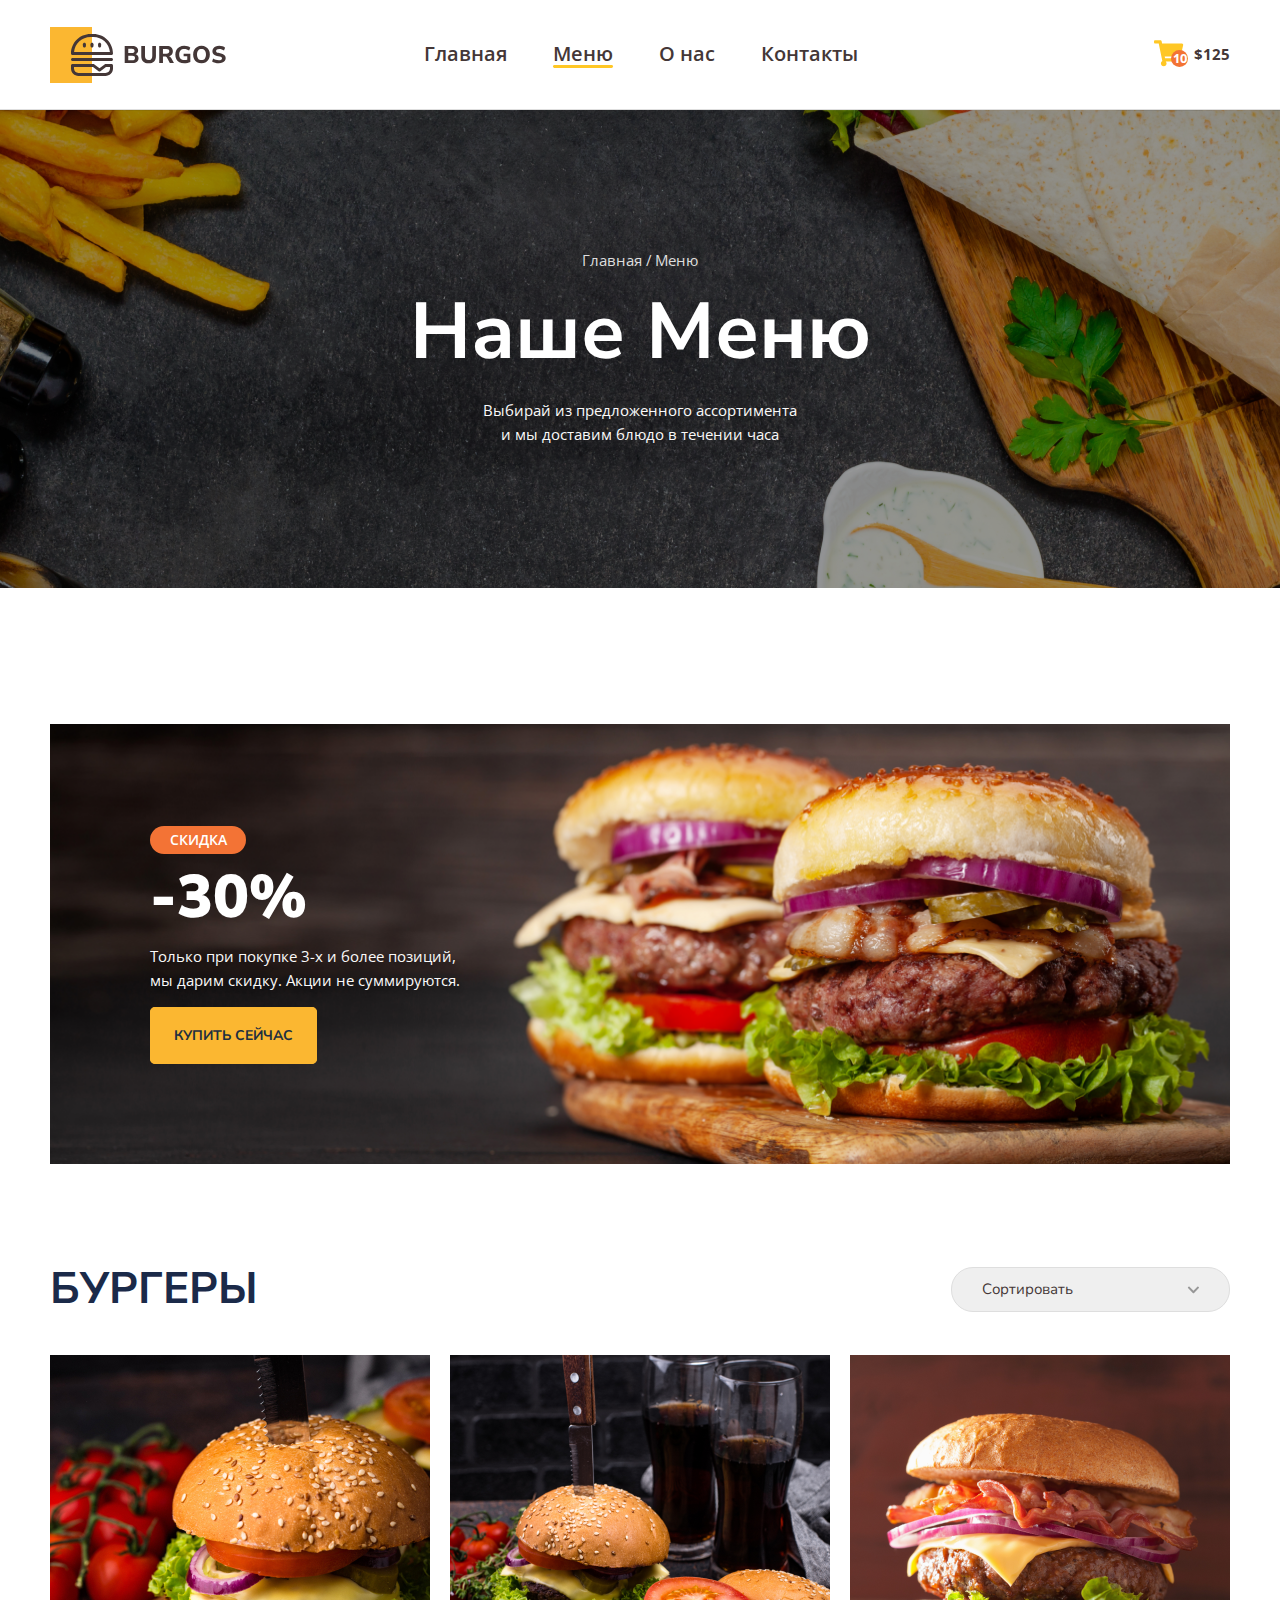
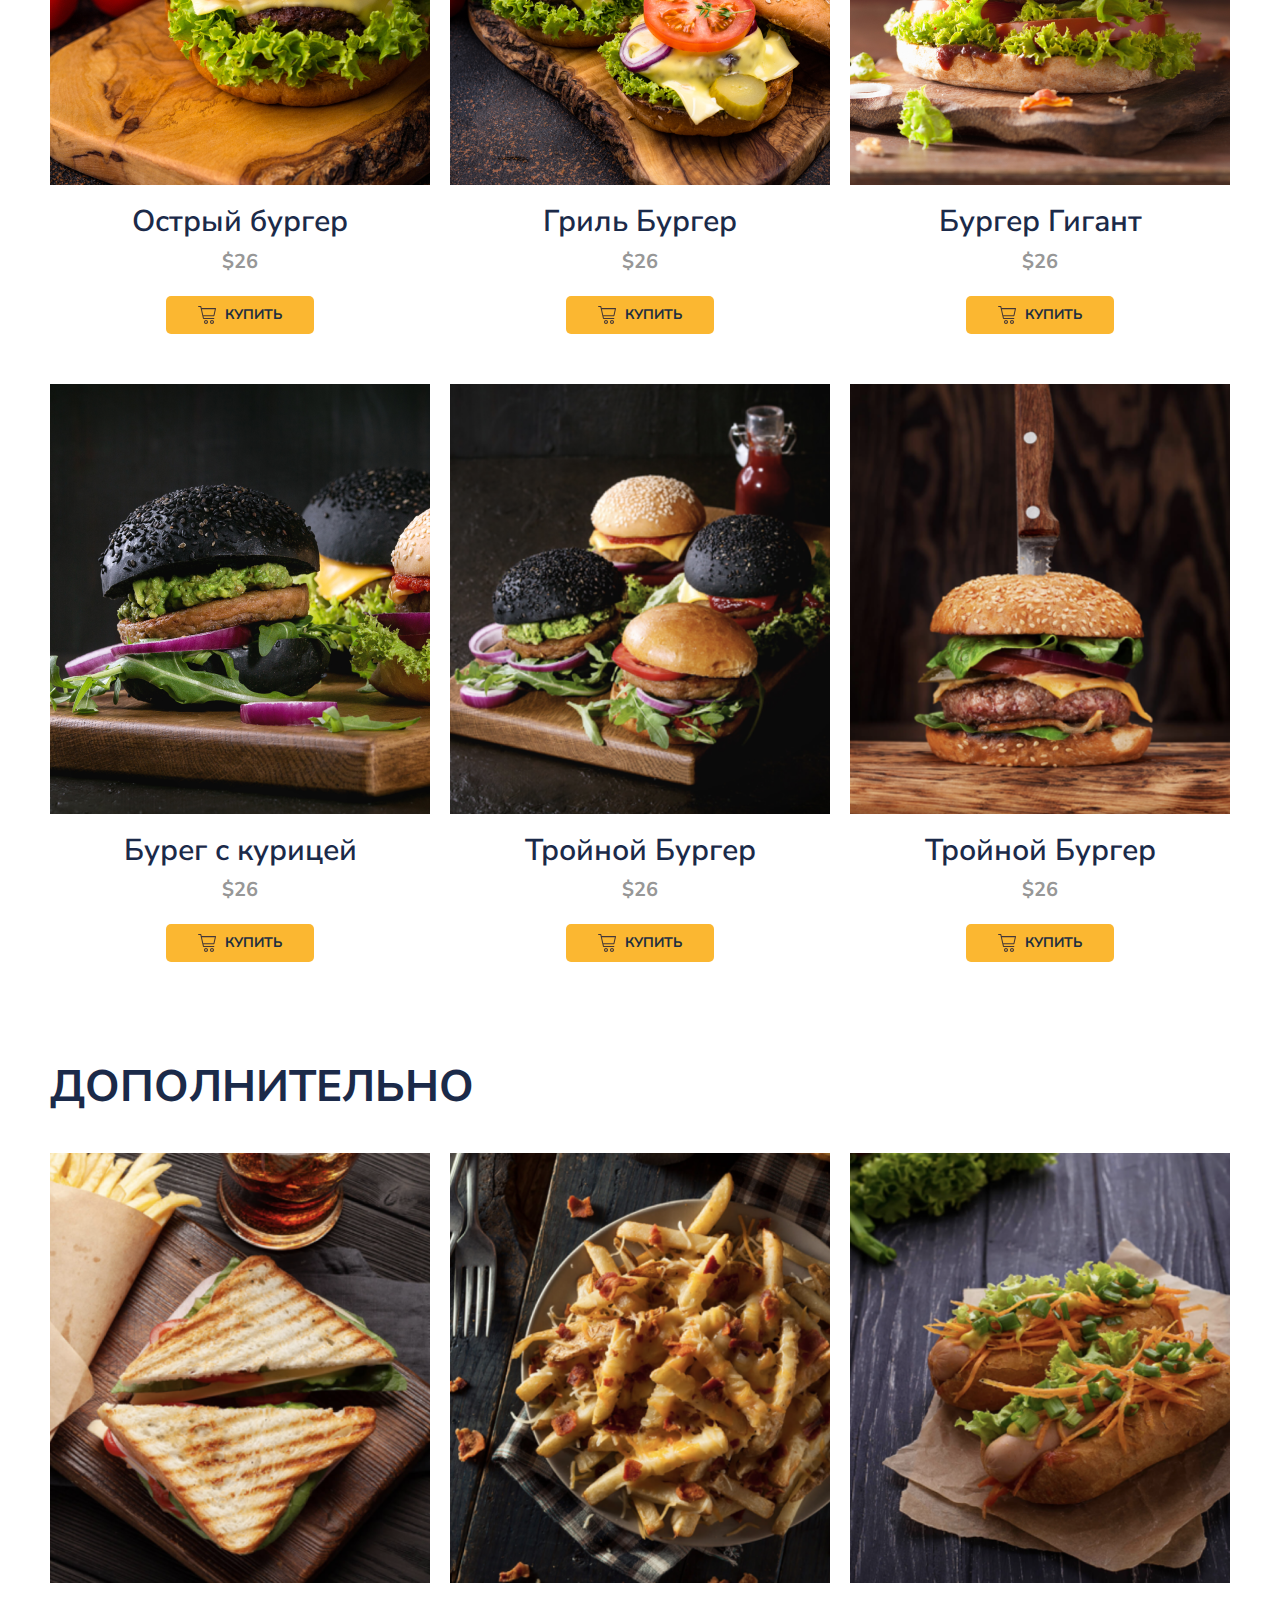
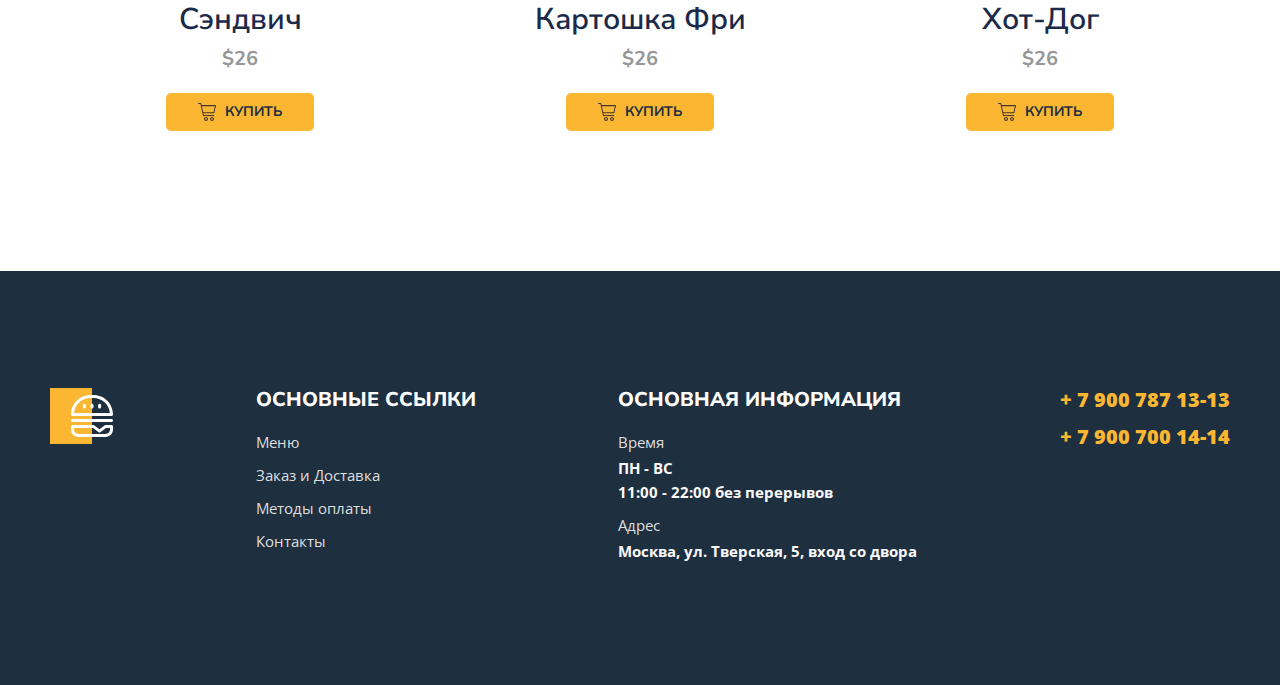
==== menu.html @ 33deb41c "menu пересобрали" ====
<!DOCTYPE html>
<html lang="ru">
  <head>
    <meta charset="UTF-8" />
    <meta http-equiv="X-UA-Compatible" content="IE=edge" />
    <meta name="viewport" content="width=device-width, initial-scale=1.0" />
    <link rel="stylesheet" href="css/normalize.css" />
    <link rel="stylesheet" href="css/main.css" />
    <link rel="preconnect" href="https://fonts.googleapis.com" />
    <link rel="preconnect" href="https://fonts.gstatic.com" crossorigin />
    <link
      href="https://fonts.googleapis.com/css2?family=Nunito+Sans:wght@600;700;800;900&family=Open+Sans:wght@400;600;700&display=swap"
      rel="stylesheet"
    />
    <title>Burger</title>
  </head>
  <body>
    <header>
      <div class="container">
        <div class="header">
          <div class="header-item">
            <a href="index.html" class="header-logo"></a>
            <nav>
              <ul class="header-nav">
                <li><a href="index.html">Главная</a></li>
                <li><a class="active" href="#">Меню</a></li>
                <li><a href="#">О нас</a></li>
                <li><a href="#">Контакты</a></li>
              </ul>
            </nav>
          </div>
          <button class="button" type="button">
            <span class="button-item">
              <img src="img/shopping-cart.svg" alt="Корзина" srcset="" />
              <span class="button-count">10</span>
            </span>
            <span class="button-text">$125</span>
          </button>
        </div>
      </div>
    </header>
    <div class="bg">
      <div class="container">
        <ul class="breadcrumbs">
          <li><a href="index.html">Главная</a></li>
          <li><a href="">Меню</a></li>
        </ul>
        <h1 class="title">Наше Меню</h1>
        <p class="description">
          Выбирай из предложенного ассортимента и мы доставим блюдо в течении
          часа
        </p>
      </div>
    </div>
    <main>
      <div class="banner">
        <div class="container">
          <div class="banner-box">
            <h2 class="banner-title"><span>скидка</span>-30%</h2>
            <p class="banner-text">
              Только при покупке 3-х и более позиций, мы&nbsp;дарим скидку.
              Акции не суммируются.
            </p>
            <a href="#menuBurger" class="banner-button">купить сейчас</a>
          </div>
        </div>
      </div>
      <section class="menu" id="menuBurger">
        <div class="container">
          <div class="menu-header">
            <h2 class="menu-title">БУРГЕРЫ</h2>
            <select class="menu-select">
              <option value="">Сортировать</option>
              <option value="">По возрастанию</option>
              <option value="">По убыванию</option>
            </select>
          </div>
          <div class="menu-grid">
            <div class="menu-grid-item">
              <div class="menu-grid-cover">
                <img src="img/img-burger_1.jpg" alt="Острый бургер" />
              </div>
              <div class="menu-grid-title">Острый бургер</div>
              <div class="menu-grid-price">$26</div>
              <button class="menu-grid-btn" type="button">
                <span class="menu-grid-icon"></span>
                <span class="menu-grid-text">купить</span>
              </button>
            </div>
            <div class="menu-grid-item">
              <div class="menu-grid-cover">
                <img src="img/img-burger_2.jpg" alt="Гриль Бургер" />
              </div>
              <div class="menu-grid-title">Гриль Бургер</div>
              <div class="menu-grid-price">$26</div>
              <button class="menu-grid-btn" type="button">
                <span class="menu-grid-icon"></span>
                <span class="menu-grid-text">купить</span>
              </button>
            </div>
            <div class="menu-grid-item">
              <div class="menu-grid-cover">
                <img src="img/img-burger_3.jpg" alt="Бургер Гигант" />
              </div>
              <div class="menu-grid-title">Бургер Гигант</div>
              <div class="menu-grid-price">$26</div>
              <button class="menu-grid-btn" type="button">
                <span class="menu-grid-icon"></span>
                <span class="menu-grid-text">купить</span>
              </button>
            </div>
            <div class="menu-grid-item">
              <div class="menu-grid-cover">
                <img src="img/img-burger_4.jpg" alt="Бурег с курицей" />
              </div>
              <div class="menu-grid-title">Бурег с курицей</div>
              <div class="menu-grid-price">$26</div>
              <button class="menu-grid-btn" type="button">
                <span class="menu-grid-icon"></span>
                <span class="menu-grid-text">купить</span>
              </button>
            </div>
            <div class="menu-grid-item">
              <div class="menu-grid-cover">
                <img src="img/img-burger_5.jpg" alt="Тройной Бургер" />
              </div>
              <div class="menu-grid-title">Тройной Бургер</div>
              <div class="menu-grid-price">$26</div>
              <button class="menu-grid-btn" type="button">
                <span class="menu-grid-icon"></span>
                <span class="menu-grid-text">купить</span>
              </button>
            </div>
            <div class="menu-grid-item">
              <div class="menu-grid-cover">
                <img src="img/img-burger_6.jpg" alt="Тройной Бургер" />
              </div>
              <div class="menu-grid-title">Тройной Бургер</div>
              <div class="menu-grid-price">$26</div>
              <button class="menu-grid-btn" type="button">
                <span class="menu-grid-icon"></span>
                <span class="menu-grid-text">купить</span>
              </button>
            </div>
          </div>
          <div class="menu-header">
            <h2 class="menu-title">Дополнительно</h2>
          </div>
          <div class="menu-grid">
            <div class="menu-grid-item">
              <div class="menu-grid-cover">
                <img src="img/img-burger_1_other.jpg" alt="Сэндвич" />
              </div>
              <div class="menu-grid-title">Сэндвич</div>
              <div class="menu-grid-price">$26</div>
              <button class="menu-grid-btn" type="button">
                <span class="menu-grid-icon"></span>
                <span class="menu-grid-text">купить</span>
              </button>
            </div>
            <div class="menu-grid-item">
              <div class="menu-grid-cover">
                <img src="img/img-burger_2_other.jpg" alt="Картошка Фри" />
              </div>
              <div class="menu-grid-title">Картошка Фри</div>
              <div class="menu-grid-price">$26</div>
              <button class="menu-grid-btn" type="button">
                <span class="menu-grid-icon"></span>
                <span class="menu-grid-text">купить</span>
              </button>
            </div>
            <div class="menu-grid-item">
              <div class="menu-grid-cover">
                <img src="img/img-burger_3_other.jpg" alt="Хот-Дог" />
              </div>
              <div class="menu-grid-title">Хот-Дог</div>
              <div class="menu-grid-price">$26</div>
              <button class="menu-grid-btn" type="button">
                <span class="menu-grid-icon"></span>
                <span class="menu-grid-text">купить</span>
              </button>
            </div>
          </div>
        </div>
      </section>
    </main>
    <footer class="footer">
      <div class="container">
        <div class="footer-box">
          <div class="footer-item">
            <img class="footer-logo" src="img/logo-footer.svg" alt="Logo" />
          </div>
          <div class="footer-item">
            <h2>основные ссылки</h2>
            <ul class="footer-list">
              <li><a href="menu.html">Меню</a></li>
              <li><a href="#">Заказ и Доставка</a></li>
              <li><a href="#">Методы оплаты</a></li>
              <li><a href="#">Контакты</a></li>
            </ul>
          </div>
          <div class="footer-item">
            <h2>основная информация</h2>
            <ul class="footer-list">
              <li>
                <span>Время</span>
                ПН - ВС <br />
                11:00 - 22:00 без перерывов
              </li>
              <li>
                <span>Адрес</span>
                Москва, ул. Тверская, 5, вход со двора
              </li>
            </ul>
          </div>
          <div class="footer-tel">
            <ul class="footer-list footer-list-tel">
              <li><a href="tel:+79007871313">+ 7 900 787 13-13</a></li>
              <li><a href="tel:+79007001414">+ 7 900 700 14-14</a></li>
            </ul>
          </div>
        </div>
      </div>
    </footer>
  </body>
</html>
---- css/main.css ----
body {
  font-family: "Nunito Sans", sans-serif;
  /*  */
}

.container {
  max-width: 1180px;
  margin: 0 auto;
  padding-left: 15px;
  padding-right: 15px;
}

header {
  border-bottom: 1px solid #dedede;
}

.header {
  font-family: "Open Sans", sans-serif;
  display: flex;
  align-items: center;
  justify-content: space-between;
  padding-top: 26px;
  padding-bottom: 25px;
}
.header-logo {
  display: block;
  background-image: url(../img/logo.svg);
  width: 176px;
  height: 56px;
  background-repeat: no-repeat;
  background-size: cover;
}

.header-item {
  display: flex;
  align-items: center;
  justify-content: space-between;
  flex-basis: 68.5%;
}

.header-nav {
  display: flex;
  list-style-type: none;
  padding-left: 0;
  gap: 46px;
  margin-left: -100px;
}

.header-nav a {
  font-weight: 600;
  font-size: 20px;
  color: #443737;
  text-decoration: none;
}

.header-nav a:hover {
  color: #ffc725;
}

.header-nav a::after {
  content: "";
  width: 100%;
  height: 3px;
  border-radius: 1.4px;
  background: transparent;
  display: block;
}

.header-nav a.active::after {
  background: #ffc725;
}

.button {
  display: flex;
  align-items: center;
  background-color: transparent;
  border: none;
  padding: 0;
  gap: 10px;
  cursor: pointer;
}

.button-item {
  position: relative;
}

.button-count {
  font-weight: 700;
  font-size: 13px;
  color: #fff;
  background: #f37335;
  border-radius: 100%;
  position: absolute;
  width: 17px;
  height: 17px;
  text-align: center;
  line-height: 1.3;
  bottom: 3px;
  right: -4px;
}

.button-text {
  color: #443737;
  font-weight: 700;
  font-size: 15px;
}

.bg {
  color: #fff;
  text-align: center;
  background-image: url(../img/bg.png);
  background-position: center center;
  background-size: cover;
  padding: 142px 0;
  margin-bottom: 136px;
}

.breadcrumbs {
  padding-left: 0;
  margin-top: 0;
  list-style-type: none;
  display: flex;
  justify-content: center;
  gap: 7px;
}

.breadcrumbs a {
  color: #dedede;
  font-size: 15px;
  font-family: "Open Sans", sans-serif;
  text-decoration: none;
}

.breadcrumbs a:hover {
  color: #ffc725;
}

.breadcrumbs a:hover::before {
  color: #dedede;
}

.breadcrumbs a::before {
  content: "/";
  position: relative;
  left: -3px;
  pointer-events: none;
}

.breadcrumbs li:first-child a::before {
  display: none;
}

.title {
  font-weight: 700;
  font-size: 79px;
  margin-top: 17px;
  margin-bottom: 20px;
}

.description {
  font-family: "Open Sans", sans-serif;
  font-size: 15px;
  line-height: 1.6;
  color: #faf9f9;
  max-width: 320px;
  margin: 0 auto;
}

.banner-box {
  background-image: url(../img/banner.png);
  background-position: center center;
  background-size: cover;
  background-repeat: no-repeat;
  padding: 102px 100px 116px;
  margin-bottom: 100px;
}

.banner-title {
  font-weight: 900;
  font-size: 60px;
  color: #fff;
  margin-top: 0;
  margin-bottom: 12px;
}

.banner-title span {
  font-family: "Open Sans", sans-serif;
  font-weight: 600;
  font-size: 14px;
  text-transform: uppercase;
  line-height: 18px;
  text-transform: uppercase;
  color: #ffffff;
  background-color: #f37335;
  border-radius: 14px;
  padding: 5px 0;
  display: block;
  max-width: 96px;
  text-align: center;
  margin-bottom: 9px;
}

.banner-text {
  color: #faf9f9;
  font-size: 15px;
  line-height: 1.6;
  font-family: "Open Sans", sans-serif;
  font-weight: 400;
  max-width: 353px;
  margin-top: 0;
  text-shadow: 1px 4px 4px rgba(0, 0, 0, 0.25);
  margin-bottom: 31px;
}

.banner-button {
  color: #1e2f40;
  background-color: #fbb731;
  text-decoration: none;
  border-radius: 5px;
  font-family: "Nunito Sans", sans-serif;
  font-style: normal;
  font-weight: 700;
  font-size: 14px;
  line-height: 1.8;
  text-align: center;
  text-transform: uppercase;
  padding: 18px 23px;
  border: 1px solid #fbb731;
}

.banner-button:hover {
  background-color: transparent;
  color: #fbb731;
}

.menu-header {
  display: flex;
  align-items: center;
  justify-content: space-between;
  margin-bottom: 40px;
}

.menu-title {
  font-weight: 700;
  font-size: 44px;
  text-transform: uppercase;
  color: #1b2a49;
  margin: 0;
}

.menu-select {
  border: 1px solid #dedede;
  padding: 13px 30px;
  border-radius: 22px;
  color: #443737;
  font-size: 15px;
  appearance: none;
  flex-basis: 279px;
  background-image: url(../img/chevron-down.svg);
  background-repeat: no-repeat;
  background-size: 12.79px 7.75px;
  background-position: 89% center;
}

.menu-grid-item {
  /* display: flex; */
  flex-direction: column;
  text-align: center;
}

.menu-grid {
  display: grid;
  grid-template-columns: repeat(3, 1fr);
  gap: 50px 20px;
  text-align: center;
  margin-bottom: 100px;
}

.menu-grid-cover {
  width: 100%;
  height: 430px;
  position: relative;
  overflow: hidden;
  margin-bottom: 20px;
}

.menu-grid-cover img {
  position: absolute;
  left: 50%;
  top: 50%;
  transform: translate(-50%, -50%);
  object-fit: cover;
  height: 430px;
  width: 100%;
}

.menu-grid-title {
  font-family: "Nunito Sans", sans-serif;
  font-weight: 600;
  font-size: 30px;
  text-align: center;
  color: #1b2a49;
  margin: 0px;
}

.menu-grid-price {
  font-family: "Nunito Sans";
  font-style: normal;
  font-weight: 700;
  font-size: 20px;
  line-height: 28px;
  text-align: center;
  color: #979797;
  margin-top: 8px;
  margin-bottom: 20px;
}

.menu-grid-btn {
  background-color: #fbb731;
  border-radius: 5px;
  padding: 10px 32px;
  border: none;
  display: flex;
  align-items: center;
  justify-content: center;
  margin: 0 auto;
  gap: 9px;
  max-width: 152px;
  text-align: center;
}

.menu-grid-btn:hover {
  background-color: #f37335;
  cursor: pointer;
}

.menu-grid-icon {
  background-image: url(../img/cart-button.svg);
  background-size: 18px 18px;
  background-repeat: no-repeat;
  display: block;
  width: 18px;
  height: 18px;
}

.menu-grid-text {
  font-family: "Nunito Sans";
  font-style: normal;
  font-weight: 700;
  font-size: 14px;
  line-height: 18px;
  text-align: center;
  text-transform: uppercase;
  color: #1e2f40;
}

.footer {
  background: #1e2f40;
  color: #fff;
  padding-top: 117px;
  padding-bottom: 106px;
  margin-top: 140px;
}

.footer-box {
  display: flex;
  justify-content: space-between;
}

.footer-logo {
  width: 63px;
  height: 56px;
}
.footer-item {
  flex: 0 0 auto;
}
.footer-item h2 {
  font-size: 20px;
  font-weight: 800;
  text-transform: uppercase;
  margin-bottom: 19px;
  margin-top: 0;
}

.footer-list li {
  margin-bottom: 9px;
  font-family: "Open Sans", sans-serif;
  font-size: 15px;
  color: #faf9f9;
  font-weight: 700;
  line-height: 24px;
}
.footer-list a {
  color: #dedede;
  text-decoration: none;
  font-weight: 400;
}

.footer-list a:hover {
  color: #fbb731;
}

.footer-item span {
  color: #dedede;
  display: block;
  font-weight: 400;
  margin-bottom: 2px;
}
.footer-list-tel {
  margin-top: 0;
}
.footer-list-tel a {
  font-size: 20px;
  color: #fbb731;
  font-weight: 900;
}

.footer-list-tel a:hover {
  color: #dedede;
}

.footer-list-tel li {
  margin-bottom: 12px;
}

.footer-list {
  padding-left: 0;
  list-style-type: none;
}

/* Style INDEX */

.main {
  background: linear-gradient(180deg, #0C4C7B -100%, #1E2F40 100%);
}
.wrapper {
  max-width: 1180px;
  margin: 0 auto;
  display: flex;
  justify-content: space-between;
}
.content {
  color: #FAF9F9;
  flex: 0 0 580px;
  padding-top: 170px;
  padding-bottom: 170px;
}
.content-title {
  font-size: 120px;
  font-weight: 800;
  text-transform: uppercase;
  line-height: 120px;
  margin-bottom: 40px;
  margin-top: 0;
  margin-bottom: 0;
}
.content-title span {
  color: #FBB731;
  font-size: 30px;
  font-weight: 700;
  line-height: 38px;
  display: block;
  margin-bottom: 10px;
}
.content-text {
  font-family: 'Open Sans', sans-serif;
  font-size: 19px;
  line-height: 1.4;
  margin-bottom: 42px;
}
.content-link,
.promo a {
  color: #1E2F40;
  background-color: #FBB731;
  border-radius: 5px;
  text-decoration: none;
  padding: 20px 45px;
  display: inline-block;
  text-transform: uppercase;
  font-size: 14px;
  font-weight: 700;
}
.visual {
  flex-grow: 1;
  display: flex;
  justify-content: flex-end;
  position: relative;
}
.visual-bg {
  width: 432px;
  height: 100%;
  background: linear-gradient(2.42deg, #F37335 -19.6%, #FBB731 100.79%, #FDC830 100.79%);
}
.main img {
  width: 829px;
  position: absolute;
  right: -168px;
}
.promo {
  padding-top: 186px;
  padding-bottom: 46px;
}
.promo-left,
.promo-right {
  flex: 0 0 49%;
  color: #fff;
  box-sizing: border-box;
  background-repeat: no-repeat;
  background-size: cover;
  background-position: center;
}
.promo-left {
  background-image: url(../img/promo-left.png);
  padding: 116px 50px;
}
.promo-right {
  background-image: url(../img/promo-right.png);
  padding: 102px 50px;
}
.sale {
  font-size: 14px;
  font-weight: 900;
  background: #F37335;
  padding: 5px 19px;
  border-radius: 14px;
  display: inline-block;
  text-transform: uppercase;
  margin-bottom: 3px;
  margin-top: 0;
}
.cost {
  font-size: 60px;
  font-weight: 900;
  margin-bottom: 8px;
  margin-top: 0;
}
.promo-description {
  font-family: 'Open Sans', sans-serif;
  color: #FAF9F9;
  font-size: 15px;
  line-height: 24px;
  margin-bottom: 0;
}
.promo-left .promo-description {
  max-width: 392px;
}
.promo-right .promo-description {
  max-width: 300px;
  margin-bottom: 20px;
}
.free {
  font-size: 44px;
  font-weight: 700;
  margin-bottom: 10px;
  margin-top: 0;
}
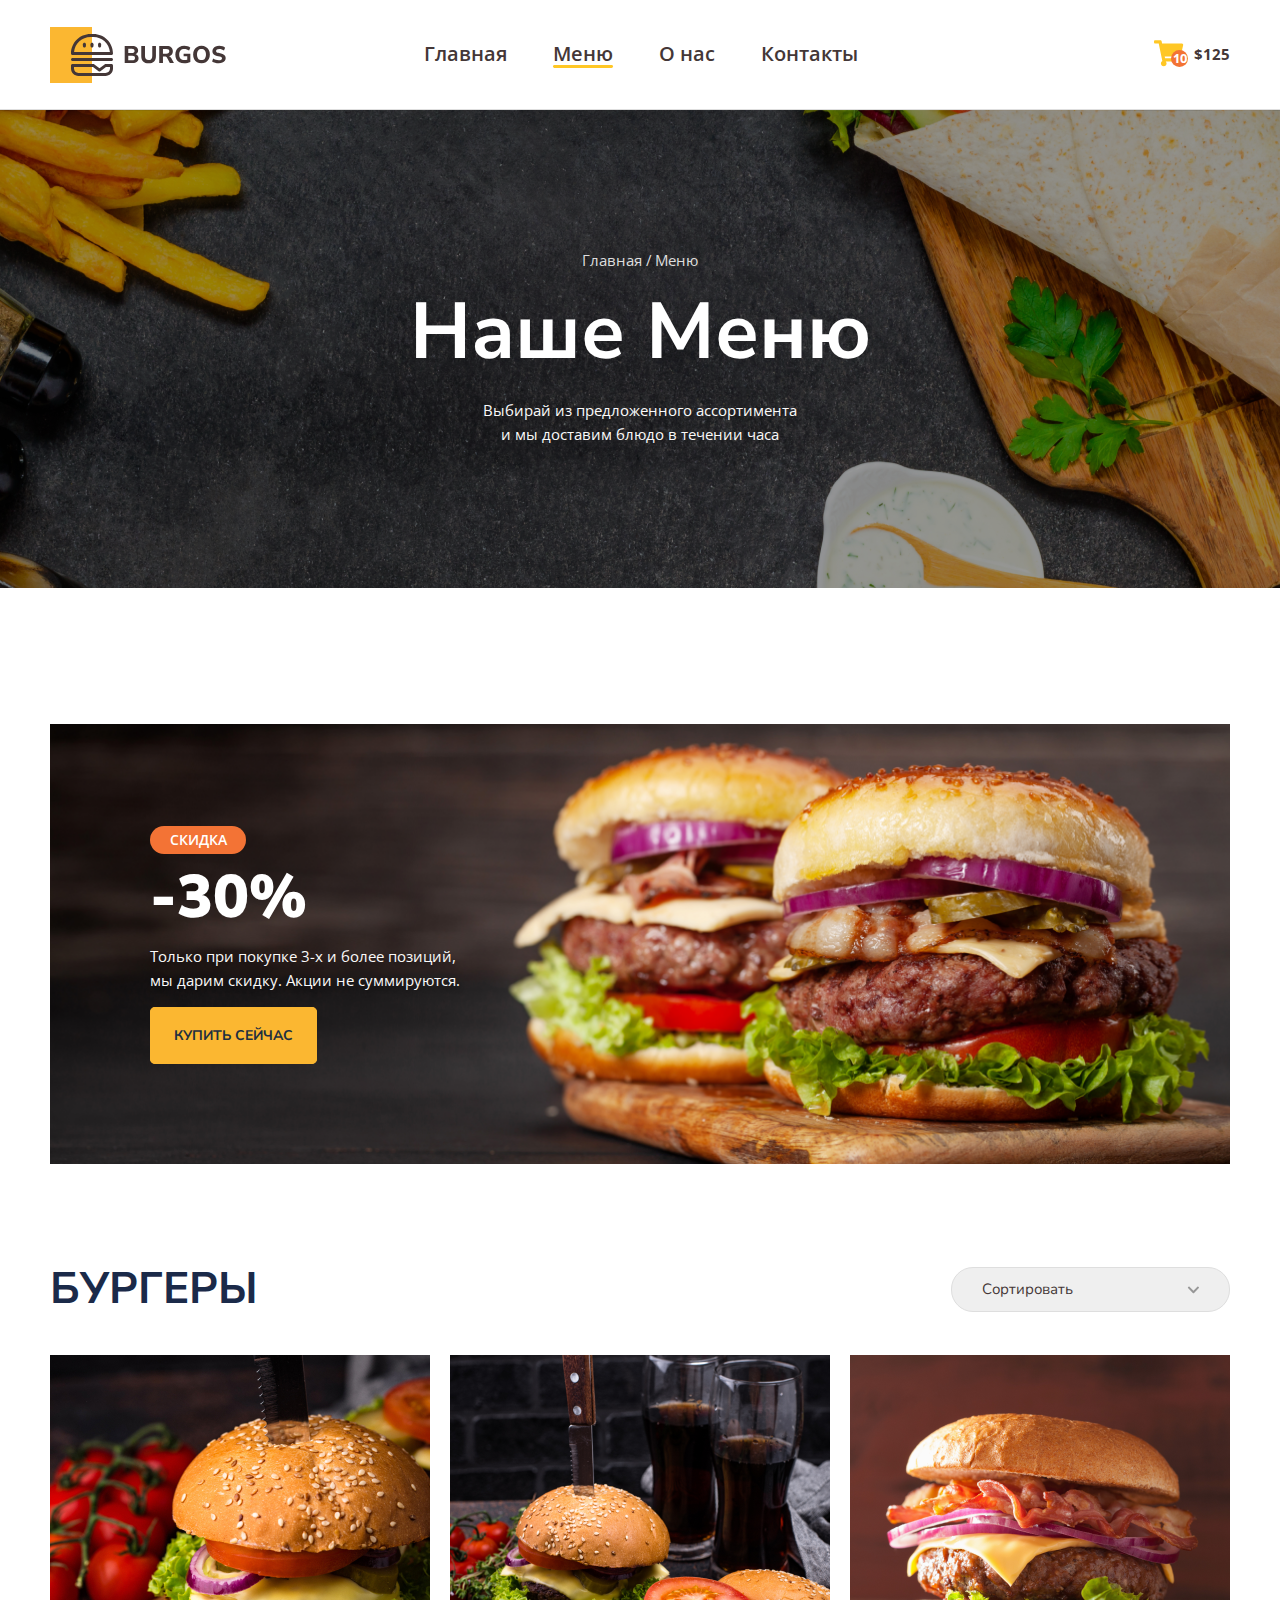
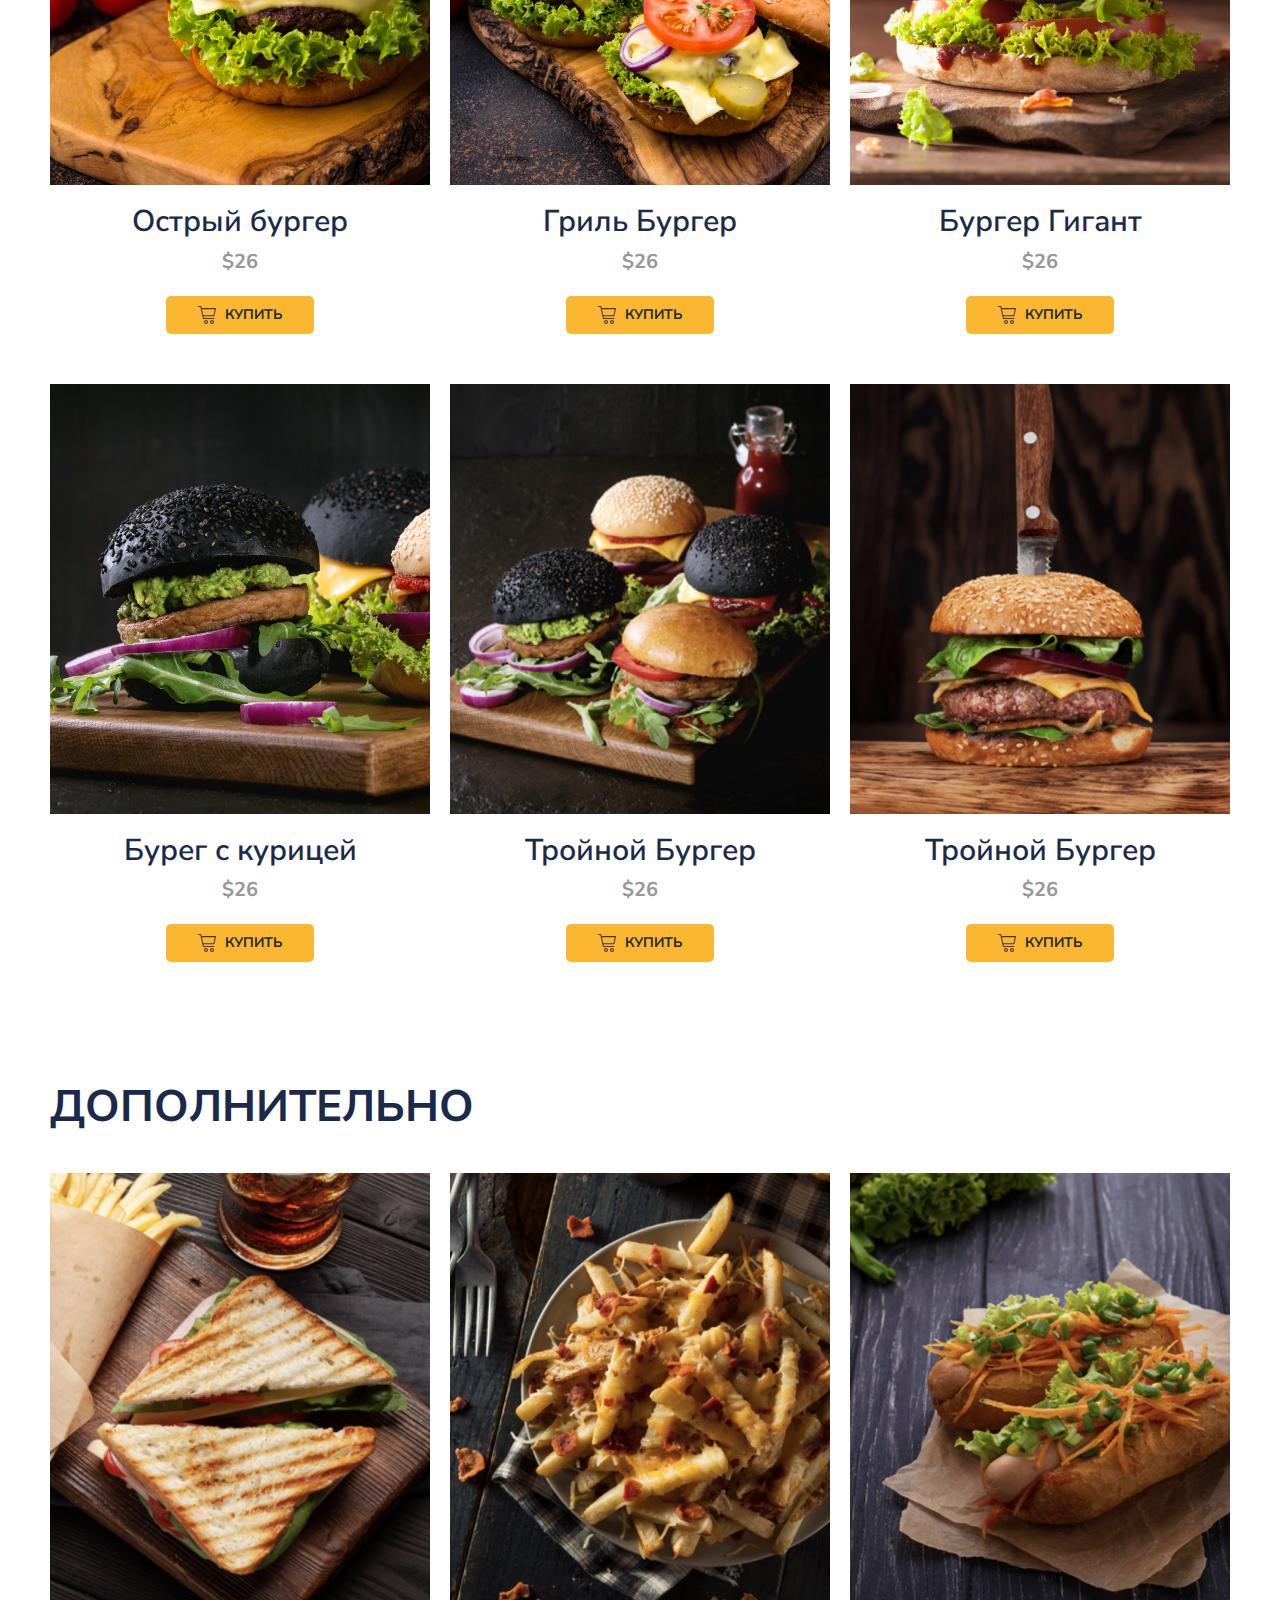
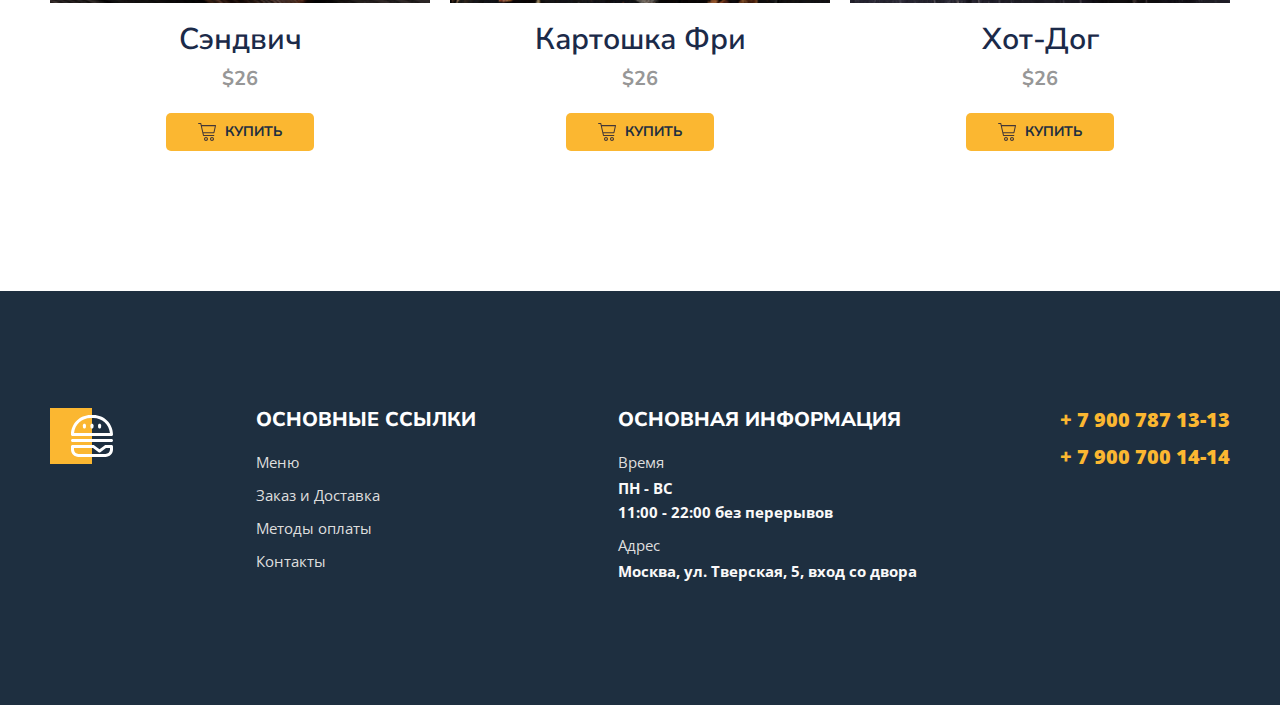
==== commit ce6af6fa: "адапатив верхних блоков" ====
--- a/menu.html
+++ b/menu.html
@@ -15,9 +15,12 @@
     <title>Burger</title>
   </head>
   <body>
-    <header>
+    <header id="headerTop">
       <div class="container">
         <div class="header">
+          <div class="header-burger" onclick="openModal()">
+            <button class="burger"></button>
+          </div>
           <div class="header-item">
             <a href="index.html" class="header-logo"></a>
             <nav>
@@ -143,6 +146,10 @@
               </button>
             </div>
           </div>
+        </div>
+      </section>
+      <section class="menu menu-other">
+        <div class="container">
           <div class="menu-header">
             <h2 class="menu-title">Дополнительно</h2>
           </div>
@@ -197,6 +204,10 @@
               <li><a href="#">Заказ и Доставка</a></li>
               <li><a href="#">Методы оплаты</a></li>
               <li><a href="#">Контакты</a></li>
+            </ul>
+            <ul class="footer-list footer-list-tel">
+              <li><a href="tel:+79007871313">+ 7 900 787 13-13</a></li>
+              <li><a href="tel:+79007001414">+ 7 900 700 14-14</a></li>
             </ul>
           </div>
           <div class="footer-item">
@@ -222,5 +233,16 @@
         </div>
       </div>
     </footer>
+    <a href="#headerTop" id="btnUp" class="button-up hidden">Наверх</a>
+    <div class="modal" id="modal">
+      <ul class="header-nav">
+        <li><a href="index.html">Главная</a></li>
+        <li><a class="active" href="#">Меню</a></li>
+        <li><a href="#">О нас</a></li>
+        <li><a href="#">Контакты</a></li>
+      </ul>
+      <button class="burger-close" onclick="closeModal()"></button>
+    </div>
+    <script src="js/main.js"></script>
   </body>
 </html>
--- a/css/main.css
+++ b/css/main.css
@@ -172,7 +172,7 @@
   background-size: cover;
   background-repeat: no-repeat;
   padding: 102px 100px 116px;
-  margin-bottom: 100px;
+  margin-bottom: 80px;
 }
 
 .banner-title {
@@ -226,13 +226,16 @@
   text-transform: uppercase;
   padding: 18px 23px;
   border: 1px solid #fbb731;
+  transition: 0.2s;
 }
 
 .banner-button:hover {
   background-color: transparent;
   color: #fbb731;
 }
-
+.menu {
+  padding-top: 20px;
+}
 .menu-header {
   display: flex;
   align-items: center;
@@ -428,10 +431,38 @@
   list-style-type: none;
 }
 
+.button-up {
+  background-color: #fbb731;
+  font-weight: 700;
+  font-size: 14px;
+  text-align: center;
+  text-transform: uppercase;
+  color: #1e2f40;
+  text-decoration: none;
+  padding: 5px 20px;
+  position: fixed;
+  bottom: 20px;
+  right: 20px;
+  border-radius: 5px;
+  transition: 0.8s;
+}
+
+.button-up:hover {
+  background-color: #f37335;
+}
+
+.button-up.hidden {
+  opacity: 0;
+}
+
+.button-up.visible {
+  opacity: 1;
+}
+
 /* Style INDEX */
 
 .main {
-  background: linear-gradient(180deg, #0C4C7B -100%, #1E2F40 100%);
+  background: linear-gradient(180deg, #0c4c7b -100%, #1e2f40 100%);
 }
 .wrapper {
   max-width: 1180px;
@@ -440,7 +471,7 @@
   justify-content: space-between;
 }
 .content {
-  color: #FAF9F9;
+  color: #faf9f9;
   flex: 0 0 580px;
   padding-top: 170px;
   padding-bottom: 170px;
@@ -455,7 +486,7 @@
   margin-bottom: 0;
 }
 .content-title span {
-  color: #FBB731;
+  color: #fbb731;
   font-size: 30px;
   font-weight: 700;
   line-height: 38px;
@@ -463,15 +494,15 @@
   margin-bottom: 10px;
 }
 .content-text {
-  font-family: 'Open Sans', sans-serif;
+  font-family: "Open Sans", sans-serif;
   font-size: 19px;
   line-height: 1.4;
   margin-bottom: 42px;
 }
 .content-link,
 .promo a {
-  color: #1E2F40;
-  background-color: #FBB731;
+  color: #1e2f40;
+  background-color: #fbb731;
   border-radius: 5px;
   text-decoration: none;
   padding: 20px 45px;
@@ -489,7 +520,12 @@
 .visual-bg {
   width: 432px;
   height: 100%;
-  background: linear-gradient(2.42deg, #F37335 -19.6%, #FBB731 100.79%, #FDC830 100.79%);
+  background: linear-gradient(
+    2.42deg,
+    #f37335 -19.6%,
+    #fbb731 100.79%,
+    #fdc830 100.79%
+  );
 }
 .main img {
   width: 829px;
@@ -520,7 +556,7 @@
 .sale {
   font-size: 14px;
   font-weight: 900;
-  background: #F37335;
+  background: #f37335;
   padding: 5px 19px;
   border-radius: 14px;
   display: inline-block;
@@ -535,8 +571,8 @@
   margin-top: 0;
 }
 .promo-description {
-  font-family: 'Open Sans', sans-serif;
-  color: #FAF9F9;
+  font-family: "Open Sans", sans-serif;
+  color: #faf9f9;
   font-size: 15px;
   line-height: 24px;
   margin-bottom: 0;
@@ -554,3 +590,173 @@
   margin-bottom: 10px;
   margin-top: 0;
 }
+
+/* Responsive */
+
+
+@media (min-width: 1001px) {
+  .footer-list + .footer-list-tel {
+    display: none;
+  }
+}
+
+@media (min-width: 766px) {
+  .header-burger {
+    display: none;
+  }
+}
+
+@media (max-width: 765px) {
+  nav {
+    display: none;
+  }
+
+  .header {
+    gap: 21px;
+  }
+}
+
+@media (max-width: 567px) {
+  .breadcrumbs a{
+    font-size: 15px;
+  }
+  
+  .title{
+    font-size: 38px;
+  }
+
+  .description{
+    font-size: 12px;
+  }
+  .bg{
+    padding: 55px 0; 
+  }
+
+  .banner-box{
+    background-position: 17% center;
+    padding: 35px 24px 54px;
+  }
+}
+
+
+@media (max-width: 360px) {
+  .header-logo {
+    width: 116px;
+    height: 37px;
+    background-size: contain;
+  }
+}
+
+@media (max-width: 230px) {
+  .banner-box{
+    background-position: 25% center;
+  }
+}
+
+@media (max-width: 1000px) {
+  .container {
+    min-width: 738px;
+  }
+
+  .header-logo {
+    width: 150px;
+    height: 48px;
+    background-size: contain;
+  }
+  .header-nav {
+    gap: 22px;
+  }
+  .header-item {
+    flex-basis: 75.5%;
+  }
+
+  .bg {
+    margin-bottom: 72px;
+  }
+  .banner-box {
+    background-position: -80px center;
+    padding: 100px 40px 120px;
+  }
+
+  .menu-grid {
+    grid-template-columns: repeat(2, 1fr);
+    gap: 50px 15px;
+  }
+
+  .menu-other {
+    overflow: hidden;
+    height: 558px;
+  }
+  .menu-other .menu-grid {
+    display: flex;
+    width: auto;
+    overflow-x: scroll;
+    overflow-y: hidden;
+    padding-bottom: 50px;
+  }
+
+  .menu-other .menu-grid-item {
+    flex: 0 0 281px;
+  }
+
+  .menu-other .menu-grid-cover,
+  .menu-grid-item .menu-grid-cover img {
+    height: 320px;
+  }
+
+  .footer-tel {
+    display: none;
+  }
+
+  .footer-list + .footer-list-tel {
+    display: block;
+  }
+}
+
+/* Modal Style*/
+
+.burger {
+  width: 34px;
+  height: 22px;
+  background-image: url(../img/burger-icon.svg);
+  background-repeat: no-repeat;
+  background-size: contain;
+  border: none;
+  background-color: transparent;
+  cursor: pointer;
+}
+
+.modal {
+  background-color: #fff8dc;
+  max-width: 500px;
+  text-align: center;
+  position: absolute;
+  top: -400px;
+  left: 0;
+  right: 0;
+  margin: 20px auto 0;
+  padding: 40px 30px;
+  box-sizing: border-box;
+  transition: 0.5s;
+}
+
+.modal .header-nav {
+  flex-direction: column;
+  align-items: center;
+  gap: 23px;
+  margin: 0;
+}
+
+.burger-close {
+  width: 23px;
+  height: 23px;
+  background-image: url(../img/close-icon.svg);
+  background-color: transparent;
+  background-repeat: no-repeat;
+  background-size: contain;
+  border: none;
+  position: absolute;
+  top: 20px;
+  right: 20px;
+  cursor: pointer;
+}
